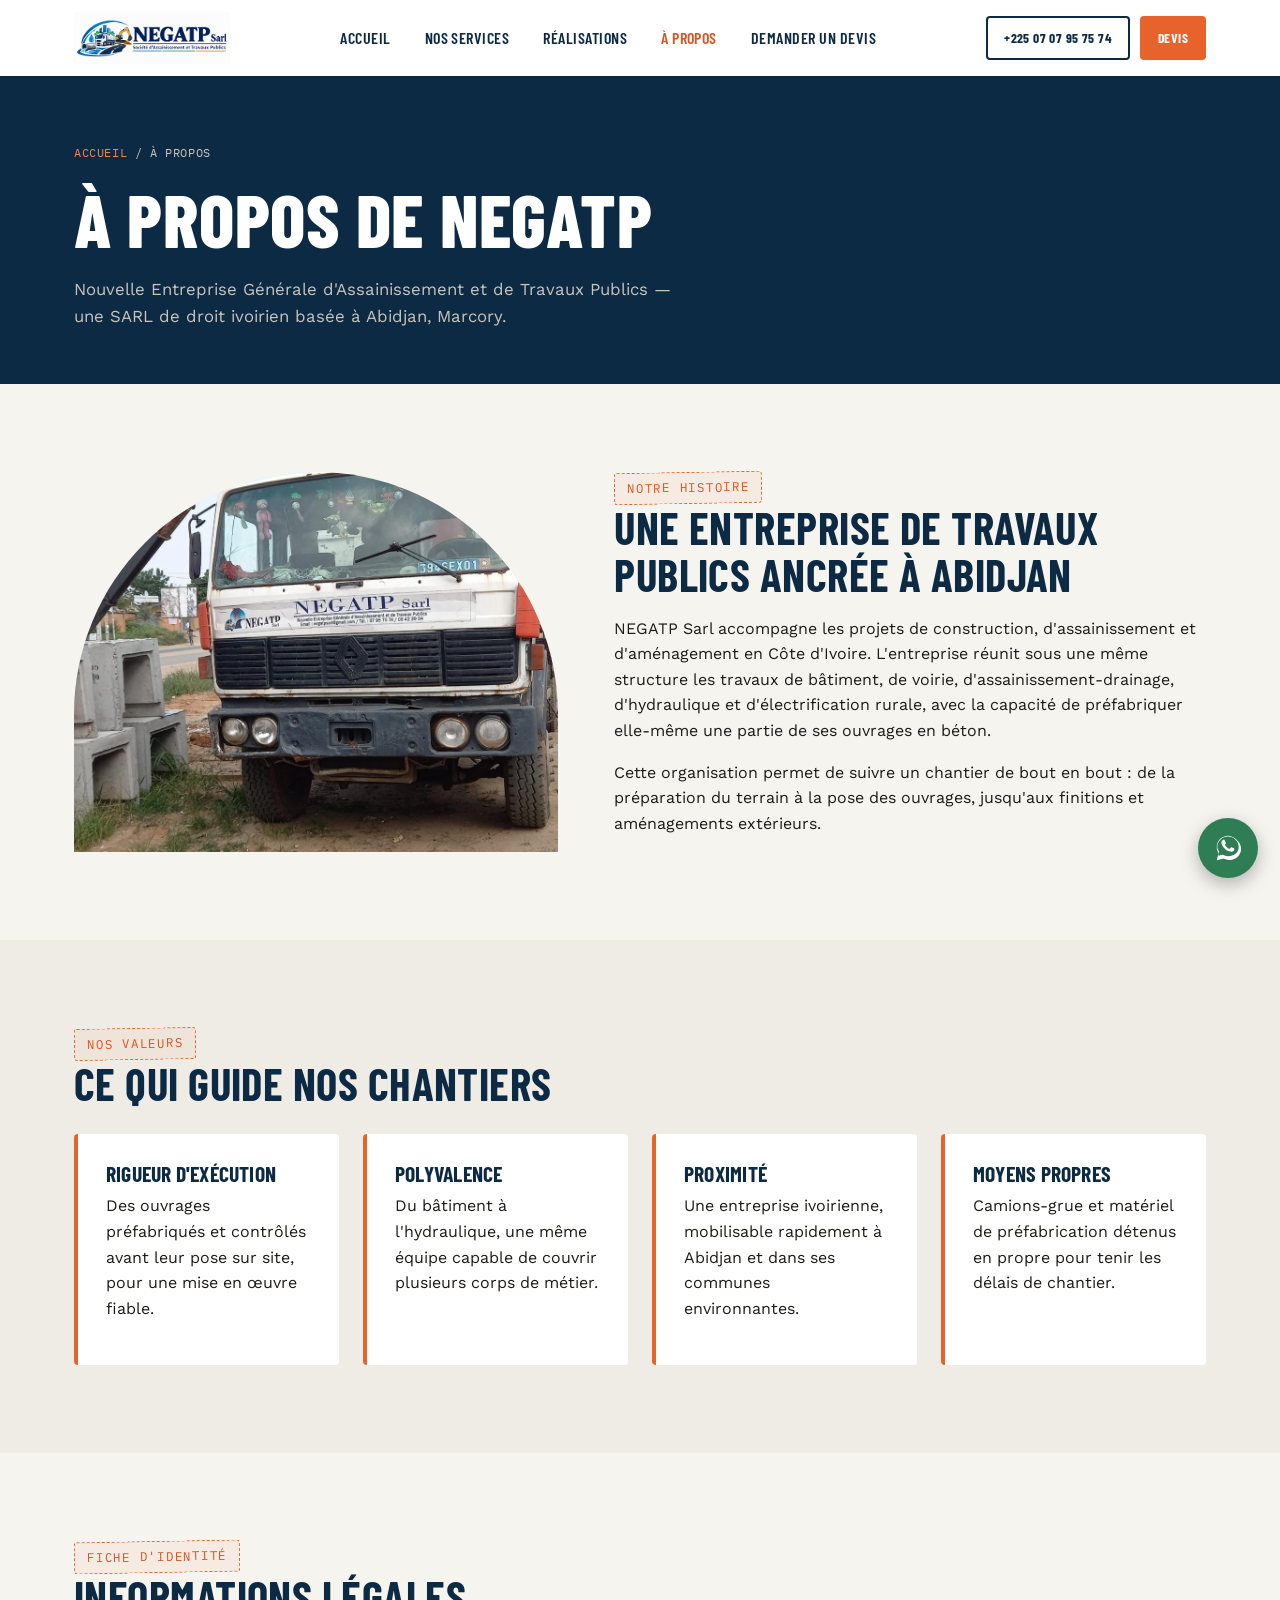
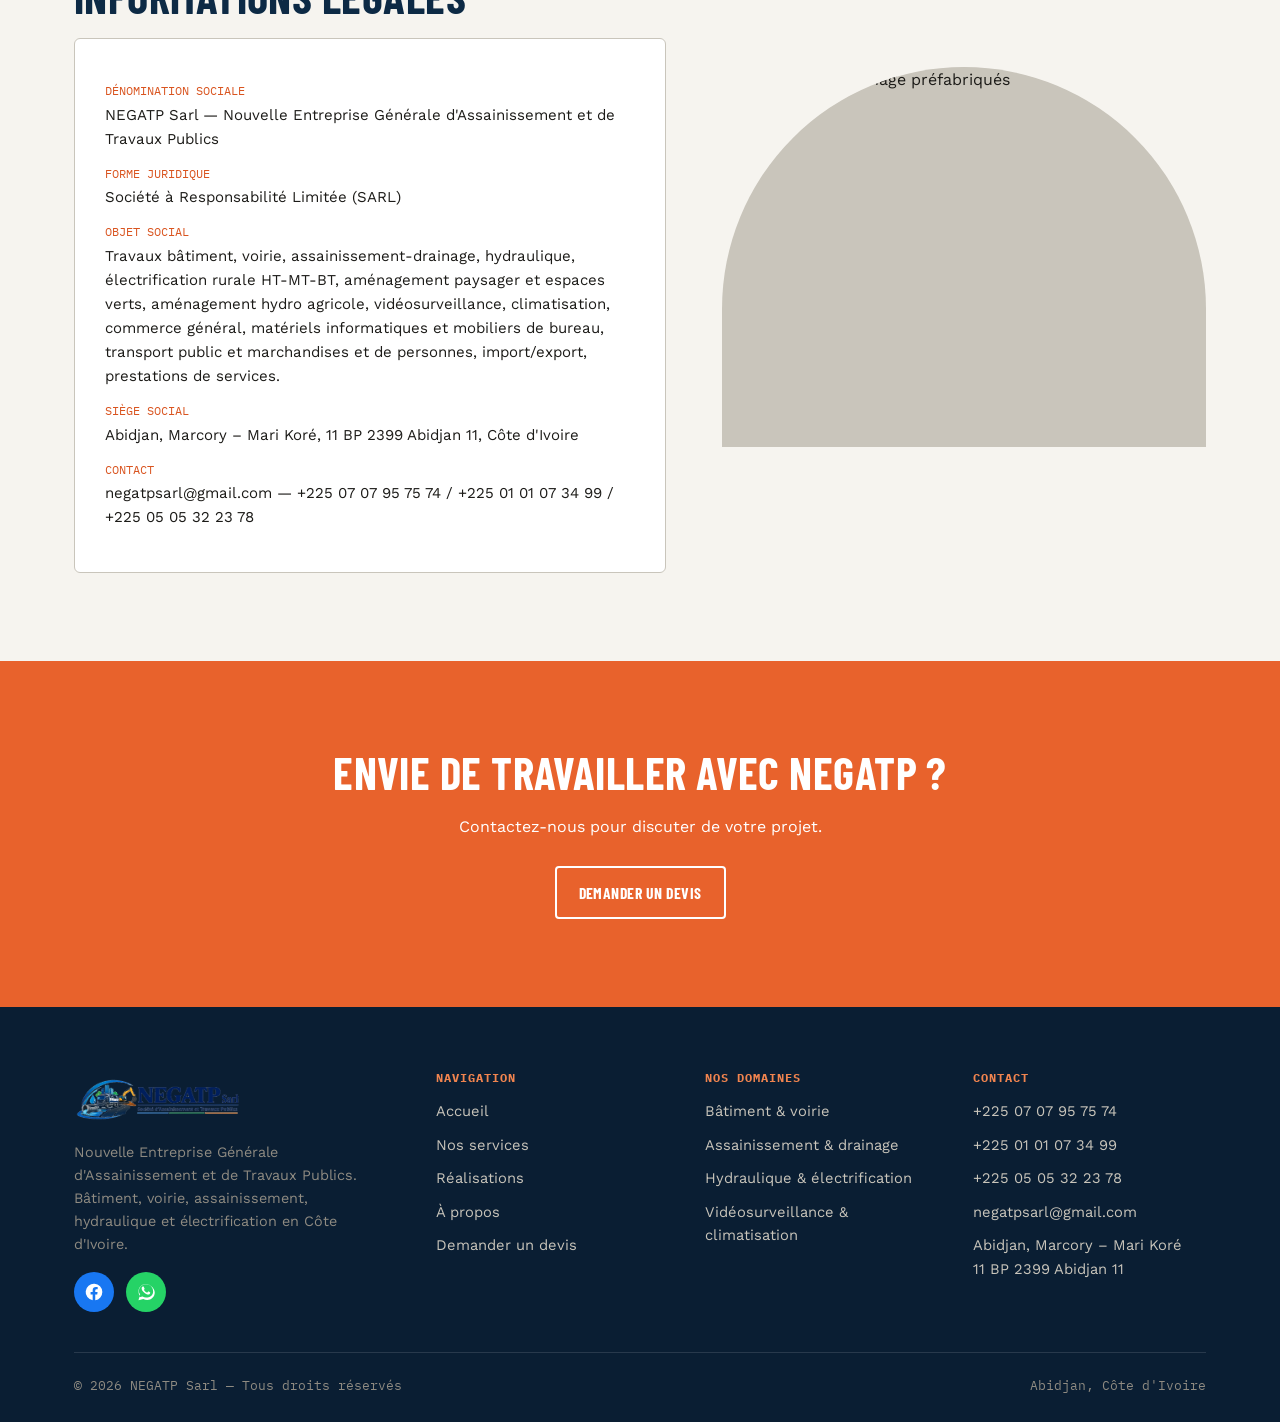
==== apropos.html @ bb829711 "Add files via upload" ====
<!DOCTYPE html>
<html lang="fr">
<head>
<meta charset="UTF-8">
<meta name="viewport" content="width=device-width, initial-scale=1.0">
<title>À propos — NEGATP Sarl</title>
<meta name="description" content="NEGATP Sarl, Nouvelle Entreprise Générale d'Assainissement et de Travaux Publics, basée à Abidjan, Marcory.">
<meta name="robots" content="index, follow">
<link rel="canonical" href="https://www.votre-domaine.ci/apropos.html">
<meta property="og:type" content="website">
<meta property="og:locale" content="fr_CI">
<meta property="og:site_name" content="NEGATP Sarl">
<meta property="og:title" content="À propos — NEGATP Sarl">
<meta property="og:description" content="NEGATP Sarl, Nouvelle Entreprise Générale d'Assainissement et de Travaux Publics, basée à Abidjan, Marcory.">
<meta property="og:url" content="https://www.votre-domaine.ci/apropos.html">
<meta property="og:image" content="https://www.votre-domaine.ci/images/logo/logo.png">
<link rel="preconnect" href="https://fonts.googleapis.com">
<link href="https://fonts.googleapis.com/css2?family=Barlow+Condensed:wght@600;700;800&family=Work+Sans:wght@400;500;600&family=IBM+Plex+Mono:wght@500;600&display=swap" rel="stylesheet">
<link rel="stylesheet" href="css/style.css">
</head>
<body>

<header class="site-header">
  <div class="header-inner">
    <a href="index.html" class="brand">
      <img src="images/logo/logo.png" alt="NEGATP Sarl — Société d'Assainissement et Travaux Publics">
    </a>
    <nav class="main-nav">
      <a href="index.html">Accueil</a>
      <a href="services.html">Nos services</a>
      <a href="realisations.html">Réalisations</a>
      <a href="apropos.html" class="active">À propos</a>
      <a href="devis.html">Demander un devis</a>
    </nav>
    <div class="header-cta">
      <a href="tel:+2250707957574" class="btn btn-outline btn-sm"><svg class="ic-phone" viewBox="0 0 24 24" fill="currentColor"><path d="M6.6 10.8c1.4 2.7 3.6 4.9 6.3 6.3l2.1-2.1c.3-.3.7-.4 1-.2 1.1.4 2.3.6 3.5.6.6 0 1 .4 1 1V20c0 .6-.4 1-1 1C10.9 21 3 13.1 3 3.5c0-.6.4-1 1-1h3.6c.6 0 1 .4 1 1 0 1.2.2 2.4.6 3.5.1.4 0 .8-.2 1.1L6.6 10.8z"/></svg><span class="txt">+225 07 07 95 75 74</span></a>
      <a href="devis.html" class="btn btn-orange btn-sm">Devis</a>
      <button class="nav-toggle" aria-label="Ouvrir le menu"><span></span><span></span><span></span></button>
    </div>
  </div>
</header>

<main>

  <section class="page-hero">
    <div class="container">
      <div class="breadcrumb"><a href="index.html">Accueil</a> / À propos</div>
      <h1>À propos de NEGATP</h1>
      <p>Nouvelle Entreprise Générale d'Assainissement et de Travaux Publics — une SARL de droit ivoirien basée à Abidjan, Marcory.</p>
    </div>
  </section>

  <section>
    <div class="container split">
      <div class="split-visual">
        <div class="arch-frame"><img src="images/gallery/image8.jpg" alt="Équipe et matériel NEGATP sur chantier" data-fallback-label="IMAGE8.JPG"></div>
      </div>
      <div>
        <span class="stamp">Notre histoire</span>
        <h2>Une entreprise de travaux publics ancrée à Abidjan</h2>
        <p>NEGATP Sarl accompagne les projets de construction, d'assainissement et d'aménagement en Côte d'Ivoire. L'entreprise réunit sous une même structure les travaux de bâtiment, de voirie, d'assainissement-drainage, d'hydraulique et d'électrification rurale, avec la capacité de préfabriquer elle-même une partie de ses ouvrages en béton.</p>
        <p>Cette organisation permet de suivre un chantier de bout en bout : de la préparation du terrain à la pose des ouvrages, jusqu'aux finitions et aménagements extérieurs.</p>
      </div>
    </div>
  </section>

  <section class="section-alt">
    <div class="container">
      <span class="stamp">Nos valeurs</span>
      <h2 style="margin-bottom:0.6em;">Ce qui guide nos chantiers</h2>
      <div class="value-grid">
        <div class="value-card">
          <h3>Rigueur d'exécution</h3>
          <p>Des ouvrages préfabriqués et contrôlés avant leur pose sur site, pour une mise en œuvre fiable.</p>
        </div>
        <div class="value-card">
          <h3>Polyvalence</h3>
          <p>Du bâtiment à l'hydraulique, une même équipe capable de couvrir plusieurs corps de métier.</p>
        </div>
        <div class="value-card">
          <h3>Proximité</h3>
          <p>Une entreprise ivoirienne, mobilisable rapidement à Abidjan et dans ses communes environnantes.</p>
        </div>
        <div class="value-card">
          <h3>Moyens propres</h3>
          <p>Camions-grue et matériel de préfabrication détenus en propre pour tenir les délais de chantier.</p>
        </div>
      </div>
    </div>
  </section>

  <section>
    <div class="container split reverse">
      <div class="split-visual">
        <div class="arch-frame"><img src="images/gallery/image9.jpg" alt="Ouvrages de drainage préfabriqués" data-fallback-label="IMAGE9.JPG"></div>
      </div>
      <div>
        <span class="stamp">Fiche d'identité</span>
        <h2>Informations légales</h2>
        <div class="legal-box">
          <dl>
            <dt>Dénomination sociale</dt>
            <dd>NEGATP Sarl — Nouvelle Entreprise Générale d'Assainissement et de Travaux Publics</dd>
            <dt>Forme juridique</dt>
            <dd>Société à Responsabilité Limitée (SARL)</dd>
            <dt>Objet social</dt>
            <dd>Travaux bâtiment, voirie, assainissement-drainage, hydraulique, électrification rurale HT-MT-BT, aménagement paysager et espaces verts, aménagement hydro agricole, vidéosurveillance, climatisation, commerce général, matériels informatiques et mobiliers de bureau, transport public et marchandises et de personnes, import/export, prestations de services.</dd>
            <dt>Siège social</dt>
            <dd>Abidjan, Marcory – Mari Koré, 11 BP 2399 Abidjan 11, Côte d'Ivoire</dd>
            <dt>Contact</dt>
            <dd>negatpsarl@gmail.com — +225 07 07 95 75 74 / +225 01 01 07 34 99 / +225 05 05 32 23 78</dd>
          </dl>
        </div>
      </div>
    </div>
  </section>

  <section class="cta-band">
    <div class="container">
      <h2>Envie de travailler avec NEGATP ?</h2>
      <p>Contactez-nous pour discuter de votre projet.</p>
      <a href="devis.html" class="btn btn-outline-light">Demander un devis</a>
    </div>
  </section>

</main>

<footer class="site-footer">
  <div class="container">
    <div class="footer-grid">
      <div class="footer-brand">
        <img src="images/logo/logo-transparent.png" alt="NEGATP Sarl">
        <p>Nouvelle Entreprise Générale d'Assainissement et de Travaux Publics. Bâtiment, voirie, assainissement, hydraulique et électrification en Côte d'Ivoire.</p>
        <div class="footer-social">
          <a href="https://facebook.com/FAUXLIENFACEBOOK" target="_blank" rel="noopener" aria-label="Facebook" class="fb-icon">
            <svg width="20" height="20" viewBox="0 0 24 24" fill="currentColor"><path d="M22 12a10 10 0 1 0-11.6 9.9v-7H7.9V12h2.5V9.8c0-2.5 1.5-3.9 3.8-3.9 1.1 0 2.2.2 2.2.2v2.5h-1.3c-1.2 0-1.6.8-1.6 1.6V12h2.8l-.4 2.9h-2.4v7A10 10 0 0 0 22 12z"/></svg>
          </a>
          <a href="https://wa.me/2250707957574" target="_blank" rel="noopener" aria-label="WhatsApp" class="wa-icon">
            <svg width="20" height="20" viewBox="0 0 32 32" fill="currentColor"><path d="M16 3C9.4 3 4 8.4 4 15c0 2.4.7 4.6 1.9 6.5L4 29l7.7-1.8c1.9 1 4 1.6 6.3 1.6 6.6 0 12-5.4 12-12S22.6 3 16 3zm0 21.8c-2 0-3.9-.5-5.5-1.5l-.4-.2-4.6 1.1 1.1-4.5-.3-.4C5.2 17.7 4.6 16 4.6 15c0-6.3 5.1-11.4 11.4-11.4S27.4 8.7 27.4 15 22.3 24.8 16 24.8zm6.3-8.5c-.3-.2-2-1-2.3-1.1-.3-.1-.5-.2-.8.2-.2.3-.9 1.1-1.1 1.3-.2.2-.4.2-.7.1-.3-.2-1.4-.5-2.7-1.7-1-.9-1.7-2-1.9-2.3-.2-.3 0-.5.1-.7.1-.1.3-.4.5-.5.2-.2.2-.3.3-.5.1-.2 0-.4 0-.6 0-.2-.8-1.9-1.1-2.6-.3-.7-.6-.6-.8-.6h-.7c-.2 0-.6.1-.9.4-.3.3-1.2 1.1-1.2 2.8s1.2 3.3 1.4 3.5c.2.2 2.4 3.7 5.8 5.1.8.3 1.4.5 1.9.7.8.2 1.5.2 2.1.1.6-.1 2-.8 2.3-1.6.3-.8.3-1.4.2-1.6-.1-.1-.3-.2-.6-.4z"/></svg>
          </a>
        </div>
      </div>
      <div class="footer-col">
        <h4>Navigation</h4>
        <ul>
          <li><a href="index.html">Accueil</a></li>
          <li><a href="services.html">Nos services</a></li>
          <li><a href="realisations.html">Réalisations</a></li>
          <li><a href="apropos.html">À propos</a></li>
          <li><a href="devis.html">Demander un devis</a></li>
        </ul>
      </div>
      <div class="footer-col">
        <h4>Nos domaines</h4>
        <ul>
          <li><a href="services.html">Bâtiment &amp; voirie</a></li>
          <li><a href="services.html">Assainissement &amp; drainage</a></li>
          <li><a href="services.html">Hydraulique &amp; électrification</a></li>
          <li><a href="services.html">Vidéosurveillance &amp; climatisation</a></li>
        </ul>
      </div>
      <div class="footer-col">
        <h4>Contact</h4>
        <ul>
          <li><a href="tel:+2250707957574">+225 07 07 95 75 74</a></li>
          <li><a href="tel:+2250101073499">+225 01 01 07 34 99</a></li>
          <li><a href="tel:+2250505322378">+225 05 05 32 23 78</a></li>
          <li><a href="mailto:negatpsarl@gmail.com">negatpsarl@gmail.com</a></li>
          <li>Abidjan, Marcory – Mari Koré<br>11 BP 2399 Abidjan 11</li>
        </ul>
      </div>
    </div>
    <div class="footer-bottom">
      <span>© 2026 NEGATP Sarl — Tous droits réservés</span>
      <span>Abidjan, Côte d'Ivoire</span>
    </div>
  </div>
</footer>

<a class="wa-float" href="https://wa.me/2250707957574" target="_blank" rel="noopener" aria-label="Discuter sur WhatsApp">
  <svg viewBox="0 0 32 32"><path d="M16 3C9.4 3 4 8.4 4 15c0 2.4.7 4.6 1.9 6.5L4 29l7.7-1.8c1.9 1 4 1.6 6.3 1.6 6.6 0 12-5.4 12-12S22.6 3 16 3zm0 21.8c-2 0-3.9-.5-5.5-1.5l-.4-.2-4.6 1.1 1.1-4.5-.3-.4C5.2 17.7 4.6 16 4.6 15c0-6.3 5.1-11.4 11.4-11.4S27.4 8.7 27.4 15 22.3 24.8 16 24.8zm6.3-8.5c-.3-.2-2-1-2.3-1.1-.3-.1-.5-.2-.8.2-.2.3-.9 1.1-1.1 1.3-.2.2-.4.2-.7.1-.3-.2-1.4-.5-2.7-1.7-1-.9-1.7-2-1.9-2.3-.2-.3 0-.5.1-.7.1-.1.3-.4.5-.5.2-.2.2-.3.3-.5.1-.2 0-.4 0-.6 0-.2-.8-1.9-1.1-2.6-.3-.7-.6-.6-.8-.6h-.7c-.2 0-.6.1-.9.4-.3.3-1.2 1.1-1.2 2.8s1.2 3.3 1.4 3.5c.2.2 2.4 3.7 5.8 5.1.8.3 1.4.5 1.9.7.8.2 1.5.2 2.1.1.6-.1 2-.8 2.3-1.6.3-.8.3-1.4.2-1.6-.1-.1-.3-.2-.6-.4z"/></svg>
</a>

<script src="js/main.js"></script>
</body>
</html>
---- css/style.css ----
/* ============================================
   NEGATP Sarl — style.css
   Palette : bleu marine (identité), orange chantier, gris béton
   Signature visuelle : cadre en arche, inspiré des buses/dalots
   fabriqués par l'entreprise (visible sur les photos de chantier).
   Codes monospace "tamponnés" inspirés des marquages coulés
   sur le béton (ex. "05x09 15904.5").
   ============================================ */

:root{
  --navy-950:#0a1e33;
  --navy-900:#0d2a45;
  --navy-800:#12314f;
  --navy-700:#1a4670;
  --orange-600:#d9541f;
  --orange-500:#e8622c;
  --orange-400:#f0844f;
  --green-600:#2e7d54;
  --concrete-900:#3d3b36;
  --concrete-500:#8f8b82;
  --concrete-300:#c9c5bb;
  --concrete-100:#efece5;
  --paper:#f6f4ef;
  --white:#ffffff;
  --ink:#1c1b18;

  --font-display:'Barlow Condensed', sans-serif;
  --font-body:'Work Sans', sans-serif;
  --font-mono:'IBM Plex Mono', monospace;

  --radius-arch: 999px 999px 0 0;
  --container: 1180px;
}

*,*::before,*::after{ box-sizing:border-box; }
html{ scroll-behavior:smooth; }
body{
  margin:0;
  font-family:var(--font-body);
  color:var(--ink);
  background:var(--paper);
  line-height:1.6;
  -webkit-font-smoothing:antialiased;
}
img{ max-width:100%; display:block; }
a{ color:inherit; text-decoration:none; }
ul{ list-style:none; margin:0; padding:0; }
h1,h2,h3,h4{
  font-family:var(--font-display);
  text-transform:uppercase;
  letter-spacing:0.01em;
  line-height:1.05;
  margin:0 0 0.4em;
  color:var(--navy-900);
}
h1{ font-weight:800; font-size:clamp(2.4rem,6vw,4.6rem); }
h2{ font-weight:700; font-size:clamp(1.8rem,4vw,2.8rem); }
h3{ font-weight:700; font-size:1.35rem; }
p{ margin:0 0 1em; }
.container{
  max-width:var(--container);
  margin:0 auto;
  padding:0 24px;
}
section{ padding:88px 0; }
.section-alt{ background:var(--concrete-100); }
.section-navy{ background:var(--navy-900); color:var(--concrete-100); }
.section-navy h2, .section-navy h3{ color:var(--white); }

/* --- Focus visibility --- */
a:focus-visible, button:focus-visible, input:focus-visible, textarea:focus-visible, select:focus-visible{
  outline:3px solid var(--orange-500);
  outline-offset:2px;
}

/* --- Code tag : marquage "tampon béton" --- */
.stamp{
  display:inline-flex;
  align-items:center;
  gap:8px;
  font-family:var(--font-mono);
  font-size:0.78rem;
  letter-spacing:0.14em;
  text-transform:uppercase;
  color:var(--orange-600);
  border:1.5px dashed var(--orange-500);
  padding:5px 12px;
  border-radius:3px;
  transform:rotate(-1deg);
  background:rgba(232,98,44,0.06);
}
.section-navy .stamp{
  color:var(--orange-400);
  border-color:var(--orange-400);
  background:rgba(240,132,79,0.1);
}

/* --- Arche signature (forme des buses/dalots) --- */
.arch-frame{
  position:relative;
  border-radius:var(--radius-arch);
  overflow:hidden;
  background:var(--concrete-300);
}
.arch-frame img, .arch-frame .ph{
  width:100%; height:100%;
  object-fit:cover;
  display:block;
}
.arch-badge{
  width:64px; height:80px;
  border-radius:var(--radius-arch);
  background:var(--navy-800);
  color:var(--orange-400);
  display:flex;
  align-items:flex-end;
  justify-content:center;
  padding-bottom:10px;
  font-family:var(--font-mono);
  font-weight:600;
  font-size:0.72rem;
  flex-shrink:0;
  border:2px solid var(--orange-500);
}

/* --- Placeholder image (avant ajout des vraies photos) --- */
.ph{
  width:100%; height:100%;
  display:flex;
  align-items:center;
  justify-content:center;
  background:repeating-linear-gradient(135deg, var(--concrete-300), var(--concrete-300) 10px, var(--concrete-100) 10px, var(--concrete-100) 20px);
  color:var(--concrete-900);
  font-family:var(--font-mono);
  font-size:0.75rem;
  text-align:center;
  padding:8px;
}

/* ============ HEADER ============ */
.site-header{
  position:sticky; top:0; z-index:100;
  background:var(--white);
  border-bottom:3px solid var(--navy-900);
}
.header-inner{
  display:flex;
  align-items:center;
  justify-content:space-between;
  gap:24px;
  padding:12px 24px;
  max-width:var(--container);
  margin:0 auto;
}
.brand{ display:flex; align-items:center; gap:12px; }
.brand img{ height:52px; width:auto; }
.brand-text{
  font-family:var(--font-mono);
  font-size:0.7rem;
  letter-spacing:0.06em;
  color:var(--concrete-900);
  display:none;
}
.main-nav{ display:flex; align-items:center; gap:2px; }
.main-nav a{
  font-family:var(--font-display);
  text-transform:uppercase;
  font-weight:600;
  letter-spacing:0.03em;
  font-size:1rem;
  padding:10px 16px;
  border-radius:4px;
  color:var(--navy-900);
  transition:background .15s, color .15s;
}
.main-nav a:hover{ background:var(--concrete-100); }
.main-nav a.active{ color:var(--orange-600); }
.header-cta{
  display:flex; align-items:center; gap:10px;
}
.btn{
  display:inline-flex;
  align-items:center;
  gap:8px;
  font-family:var(--font-display);
  text-transform:uppercase;
  font-weight:700;
  letter-spacing:0.03em;
  font-size:0.98rem;
  padding:12px 22px;
  border-radius:4px;
  border:2px solid transparent;
  cursor:pointer;
  transition:transform .15s, background .15s, color .15s, border-color .15s;
}
.btn:hover{ transform:translateY(-2px); }
.btn-orange{ background:var(--orange-500); color:var(--white); }
.btn-orange:hover{ background:var(--orange-600); }
.btn-navy{ background:var(--navy-900); color:var(--white); }
.btn-navy:hover{ background:var(--navy-950); }
.btn-outline{ background:transparent; border-color:var(--navy-900); color:var(--navy-900); }
.btn-outline:hover{ background:var(--navy-900); color:var(--white); }
.btn-outline-light{ background:transparent; border-color:var(--white); color:var(--white); }
.btn-outline-light:hover{ background:var(--white); color:var(--navy-900); }
.btn-sm{ padding:9px 16px; font-size:0.85rem; }

.nav-toggle{
  display:none;
  background:none; border:none; cursor:pointer;
  padding:8px;
}
.nav-toggle span{
  display:block; width:26px; height:3px; margin:5px 0;
  background:var(--navy-900);
}

/* ============ HERO ============ */
.hero{
  position:relative;
  background:linear-gradient(180deg, var(--navy-950) 0%, var(--navy-800) 100%);
  color:var(--white);
  overflow:hidden;
  padding:70px 0 0;
}
.hero-grid{
  display:grid;
  grid-template-columns:1.1fr 0.9fr;
  gap:40px;
  align-items:center;
}
.hero-eyebrow{ margin-bottom:22px; }
.hero h1{ color:var(--white); margin-bottom:0.3em; }
.hero h1 em{
  font-style:normal;
  color:var(--orange-400);
}
.hero-lede{
  font-size:1.15rem;
  color:var(--concrete-300);
  max-width:46ch;
  margin-bottom:2em;
}
.hero-actions{ display:flex; gap:14px; flex-wrap:wrap; margin-bottom:56px; }
.hero-visual{
  height:420px;
  align-self:end;
}
.hero-strip{
  border-top:1px solid rgba(255,255,255,0.14);
  padding:22px 0;
}
.hero-strip .container{
  display:flex;
  gap:0;
  overflow-x:auto;
}
.hero-strip-item{
  flex:1 0 auto;
  min-width:190px;
  padding:0 26px;
  border-left:1px solid rgba(255,255,255,0.14);
  font-family:var(--font-mono);
  font-size:0.78rem;
  letter-spacing:0.05em;
  color:var(--concrete-300);
  text-transform:uppercase;
}
.hero-strip-item:first-child{ padding-left:0; border-left:none; }
.hero-strip-item strong{
  display:block;
  font-family:var(--font-display);
  font-size:1.7rem;
  color:var(--white);
  text-transform:none;
  letter-spacing:0;
}

/* ============ INTRO / SPLIT ============ */
.split{
  display:grid;
  grid-template-columns:0.9fr 1.1fr;
  gap:56px;
  align-items:center;
}
.split.reverse{ grid-template-columns:1.1fr 0.9fr; }
.split.reverse .split-visual{ order:2; }
.split-visual .arch-frame{ height:380px; }

/* ============ SERVICES GRID ============ */
.services-grid{
  display:grid;
  grid-template-columns:repeat(auto-fit, minmax(270px,1fr));
  gap:22px;
}
.service-card{
  background:var(--white);
  border:1px solid var(--concrete-300);
  border-radius:6px;
  padding:26px 24px 24px;
  display:flex;
  gap:18px;
  transition:border-color .15s, transform .15s;
}
.service-card:hover{ border-color:var(--orange-500); transform:translateY(-3px); }
.service-card .arch-badge{ width:52px; height:66px; font-size:0.62rem; }
.service-card h3{ font-size:1.1rem; margin-bottom:0.3em; }
.service-card p{ font-size:0.92rem; color:var(--concrete-900); margin:0; }

/* ============ CARDS / VALUES ============ */
.value-grid{
  display:grid;
  grid-template-columns:repeat(auto-fit, minmax(240px,1fr));
  gap:24px;
}
.value-card{
  padding:28px;
  background:var(--white);
  border-left:4px solid var(--orange-500);
  border-radius:4px;
}

/* ============ GALLERY ============ */
.filter-bar{
  display:flex; flex-wrap:wrap; gap:10px;
  margin-bottom:36px;
}
.filter-btn{
  font-family:var(--font-mono);
  font-size:0.78rem;
  letter-spacing:0.06em;
  text-transform:uppercase;
  padding:9px 16px;
  border-radius:20px;
  border:1.5px solid var(--navy-800);
  background:transparent;
  color:var(--navy-800);
  cursor:pointer;
  transition:background .15s, color .15s;
}
.filter-btn.active, .filter-btn:hover{
  background:var(--navy-900); color:var(--white);
}
.gallery-grid{
  display:grid;
  grid-template-columns:repeat(auto-fill, minmax(260px,1fr));
  gap:20px;
}
.gallery-item{ display:flex; flex-direction:column; gap:10px; }
.gallery-item .arch-frame{ height:230px; }
.gallery-cap{
  font-family:var(--font-mono);
  font-size:0.74rem;
  color:var(--concrete-900);
  letter-spacing:0.03em;
}
.gallery-item[hidden]{ display:none; }

/* ============ ABOUT / STATS ============ */
.stat-row{
  display:grid;
  grid-template-columns:repeat(auto-fit,minmax(150px,1fr));
  gap:24px;
  margin:40px 0;
}
.stat{
  border-top:3px solid var(--orange-500);
  padding-top:14px;
}
.stat strong{
  display:block;
  font-family:var(--font-display);
  font-size:2.4rem;
  color:var(--navy-900);
}
.stat span{
  font-family:var(--font-mono);
  font-size:0.75rem;
  text-transform:uppercase;
  color:var(--concrete-900);
  letter-spacing:0.05em;
}
.legal-box{
  background:var(--white);
  border:1px solid var(--concrete-300);
  border-radius:6px;
  padding:28px 30px;
  font-size:0.94rem;
}
.legal-box dt{ font-family:var(--font-mono); font-size:0.72rem; text-transform:uppercase; color:var(--orange-600); margin-top:14px; }
.legal-box dt:first-child{ margin-top:0; }
.legal-box dd{ margin:2px 0 0; }

/* ============ DEVIS / FORM ============ */
.devis-layout{
  display:grid;
  grid-template-columns:1.15fr 0.85fr;
  gap:48px;
  align-items:start;
}
.form-card{
  background:var(--white);
  border:1px solid var(--concrete-300);
  border-radius:8px;
  padding:36px;
}
.form-row{ margin-bottom:20px; }
.form-row.two{ display:grid; grid-template-columns:1fr 1fr; gap:16px; }
label{
  display:block;
  font-family:var(--font-mono);
  font-size:0.75rem;
  text-transform:uppercase;
  letter-spacing:0.05em;
  margin-bottom:6px;
  color:var(--navy-900);
}
input, select, textarea{
  width:100%;
  font-family:var(--font-body);
  font-size:1rem;
  padding:12px 14px;
  border:1.5px solid var(--concrete-300);
  border-radius:4px;
  background:var(--paper);
  color:var(--ink);
}
input:focus, select:focus, textarea:focus{
  border-color:var(--orange-500);
  outline:none;
}
textarea{ resize:vertical; min-height:120px; }
.form-note{
  font-size:0.82rem;
  color:var(--concrete-900);
  margin-top:16px;
}
.form-status{
  margin-top:18px;
  padding:14px 16px;
  border-radius:4px;
  font-size:0.92rem;
  display:none;
}
.form-status.show{ display:block; }
.form-status.ok{ background:#e5f3ea; color:var(--green-600); border:1px solid var(--green-600); }
.form-status.err{ background:#fbeae3; color:var(--orange-600); border:1px solid var(--orange-500); }

.contact-block{
  background:var(--navy-900);
  color:var(--white);
  border-radius:8px;
  padding:34px;
}
.contact-block h3{ color:var(--white); }
.contact-line{
  display:flex; gap:12px; align-items:flex-start;
  margin-bottom:18px;
  font-size:0.98rem;
}
.contact-line .ic{
  width:22px; flex-shrink:0; color:var(--orange-400);
}
.contact-block hr{
  border:none; border-top:1px solid rgba(255,255,255,0.15);
  margin:22px 0;
}

/* ============ CTA BAND ============ */
.cta-band{
  background:var(--orange-500);
  color:var(--white);
  text-align:center;
}
.cta-band h2{ color:var(--white); }
.cta-band .btn-outline-light{ margin-top:10px; }

/* ============ FOOTER ============ */
.site-footer{
  background:var(--navy-950);
  color:var(--concrete-300);
  padding:64px 0 26px;
}
.footer-grid{
  display:grid;
  grid-template-columns:1.4fr 1fr 1fr 1fr;
  gap:36px;
  padding-bottom:40px;
  border-bottom:1px solid rgba(255,255,255,0.12);
}
.footer-brand img{ height:56px; margin-bottom:14px; }
.footer-brand p{ font-size:0.9rem; color:var(--concrete-500); max-width:32ch; }
.footer-col h4{
  font-family:var(--font-mono);
  color:var(--orange-400);
  font-size:0.78rem;
  text-transform:uppercase;
  letter-spacing:0.08em;
  margin-bottom:16px;
}
.footer-col li{ margin-bottom:10px; font-size:0.92rem; }
.footer-col a:hover{ color:var(--white); }
.footer-social{ display:flex; gap:12px; margin-top:16px; }
.footer-social a{
  width:40px; height:40px;
  border-radius:50%;
  display:flex; align-items:center; justify-content:center;
  transition:transform .15s, filter .15s;
  color:#fff;
}
.footer-social a:hover{ transform:translateY(-2px); filter:brightness(1.1); }
.footer-social a.fb-icon{ background:#1877F2; }
.footer-social a.wa-icon{ background:#25D366; }
.footer-bottom{
  display:flex; justify-content:space-between; align-items:center;
  flex-wrap:wrap; gap:10px;
  padding-top:22px;
  font-size:0.82rem;
  color:var(--concrete-500);
  font-family:var(--font-mono);
}

/* ============ WHATSAPP FLOAT ============ */
.wa-float{
  position:fixed;
  bottom:22px; right:22px;
  width:60px; height:60px;
  background:var(--green-600);
  border-radius:50%;
  display:flex; align-items:center; justify-content:center;
  box-shadow:0 6px 18px rgba(0,0,0,0.28);
  z-index:200;
  transition:transform .15s;
}
.wa-float:hover{ transform:scale(1.07); }
.wa-float svg{ width:30px; height:30px; fill:var(--white); }

/* ============ PAGE HEADER (sous-pages) ============ */
.page-hero{
  background:var(--navy-900);
  color:var(--white);
  padding:64px 0 54px;
}
.page-hero h1{ color:var(--white); margin-bottom:0.25em; }
.page-hero p{ color:var(--concrete-300); max-width:60ch; font-size:1.05rem; margin:0; }
.breadcrumb{
  font-family:var(--font-mono);
  font-size:0.75rem;
  color:var(--concrete-300);
  text-transform:uppercase;
  letter-spacing:0.05em;
  margin-bottom:18px;
}
.breadcrumb a{ color:var(--orange-400); }

/* ============ RESPONSIVE ============ */
@media (max-width: 900px){
  .hero-grid, .split, .split.reverse, .devis-layout{
    grid-template-columns:1fr;
  }
  .split.reverse .split-visual{ order:0; }
  .hero-visual{ height:260px; }
  .footer-grid{ grid-template-columns:1fr 1fr; }

  .site-header{ position:sticky; }
  .header-inner{ position:relative; flex-wrap:nowrap; }
  .main-nav{
    display:none;
    position:absolute;
    top:100%; left:0; right:0;
    background:var(--white);
    flex-direction:column;
    align-items:stretch;
    gap:0;
    padding:8px 16px 16px;
    box-shadow:0 12px 20px rgba(0,0,0,0.12);
    border-bottom:3px solid var(--navy-900);
  }
  .main-nav a{ padding:14px 8px; border-bottom:1px solid var(--concrete-100); }
  .site-header.open .main-nav{ display:flex; }

  .header-cta{ flex-shrink:0; gap:8px; }
  .header-cta .btn-outline .txt{ display:none; }
  .header-cta .btn-outline{
    padding:10px; border-radius:50%;
    width:42px; height:42px; justify-content:center;
  }
  .header-cta .btn-outline .ic-phone{ display:inline-flex; }

  .nav-toggle{ display:flex; flex-direction:column; justify-content:center; flex-shrink:0; }

  .form-row.two{ grid-template-columns:1fr; }
}
@media (max-width: 560px){
  .footer-grid{ grid-template-columns:1fr; }
  .header-cta .btn-orange{ display:none; }
}
.ic-phone{ display:none; width:18px; height:18px; flex-shrink:0; }

@media (prefers-reduced-motion: reduce){
  *{ animation-duration:0.001ms !important; transition-duration:0.001ms !important; }
}
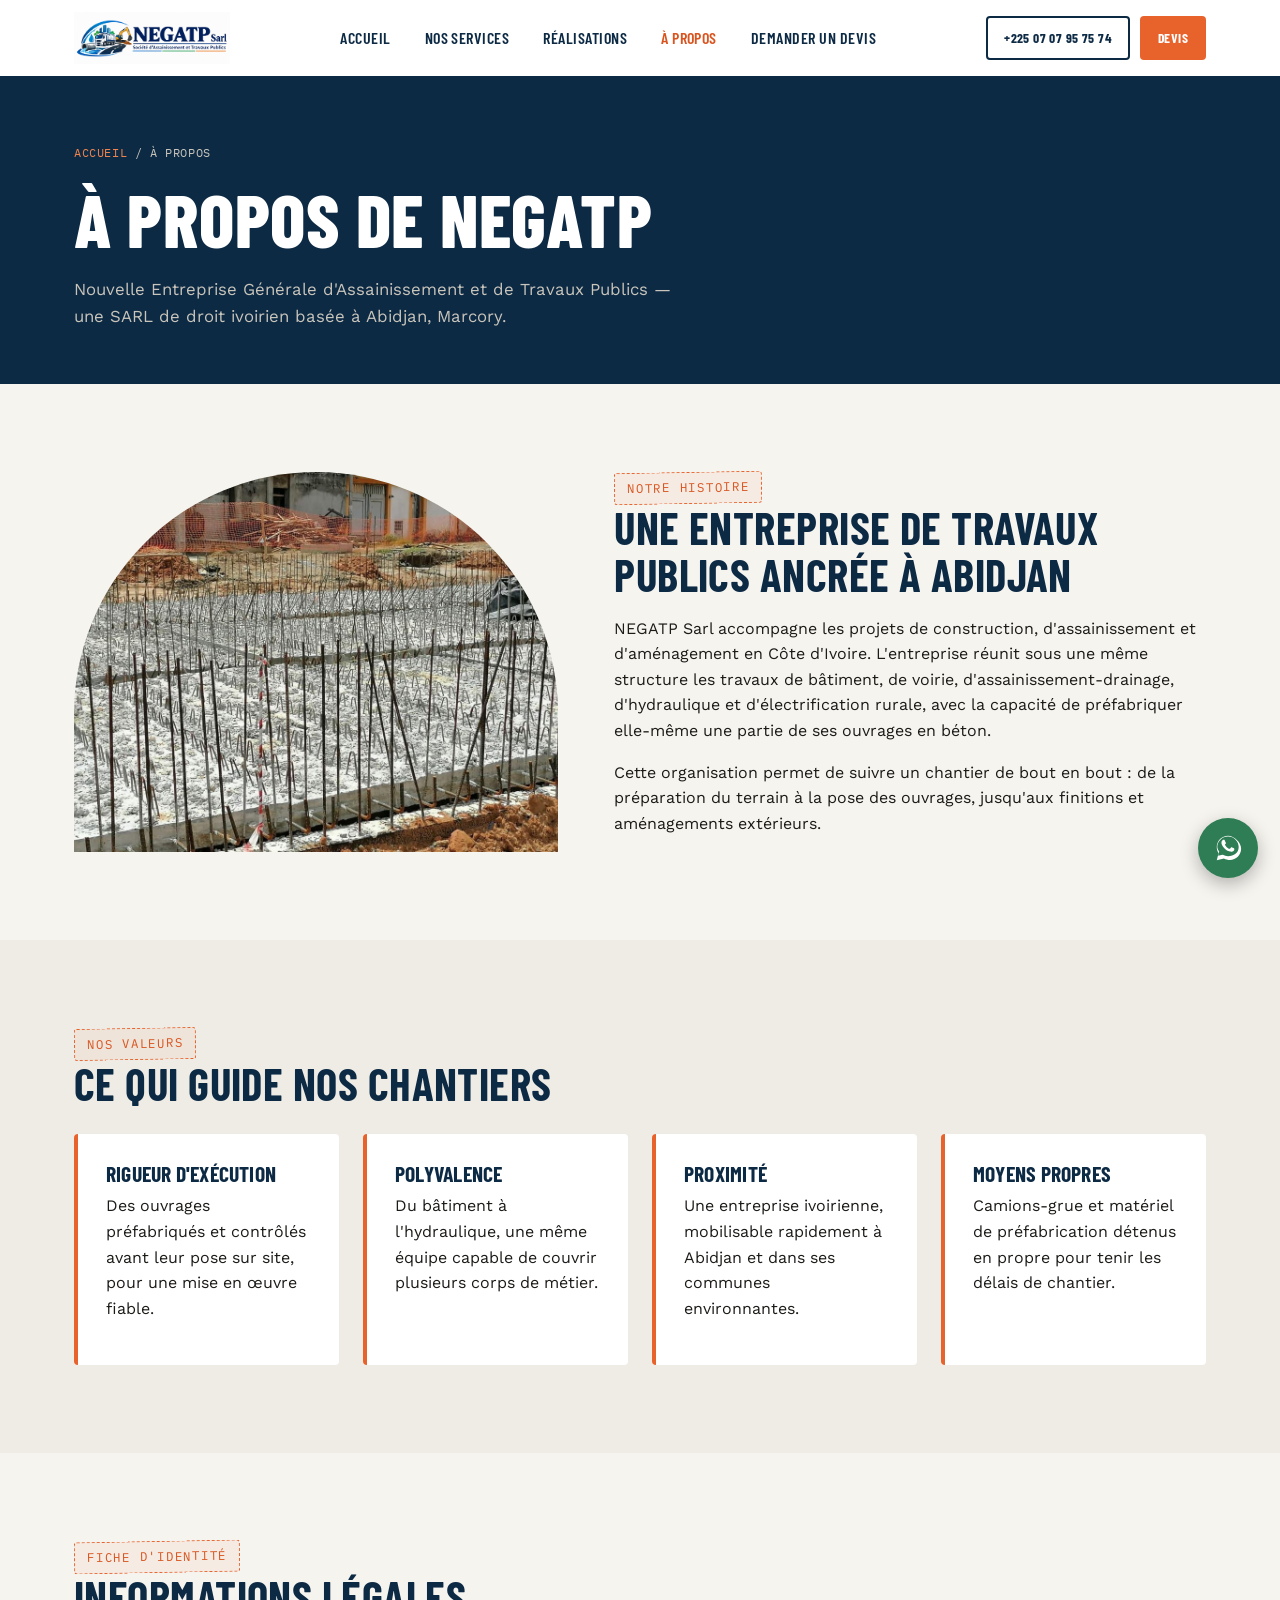
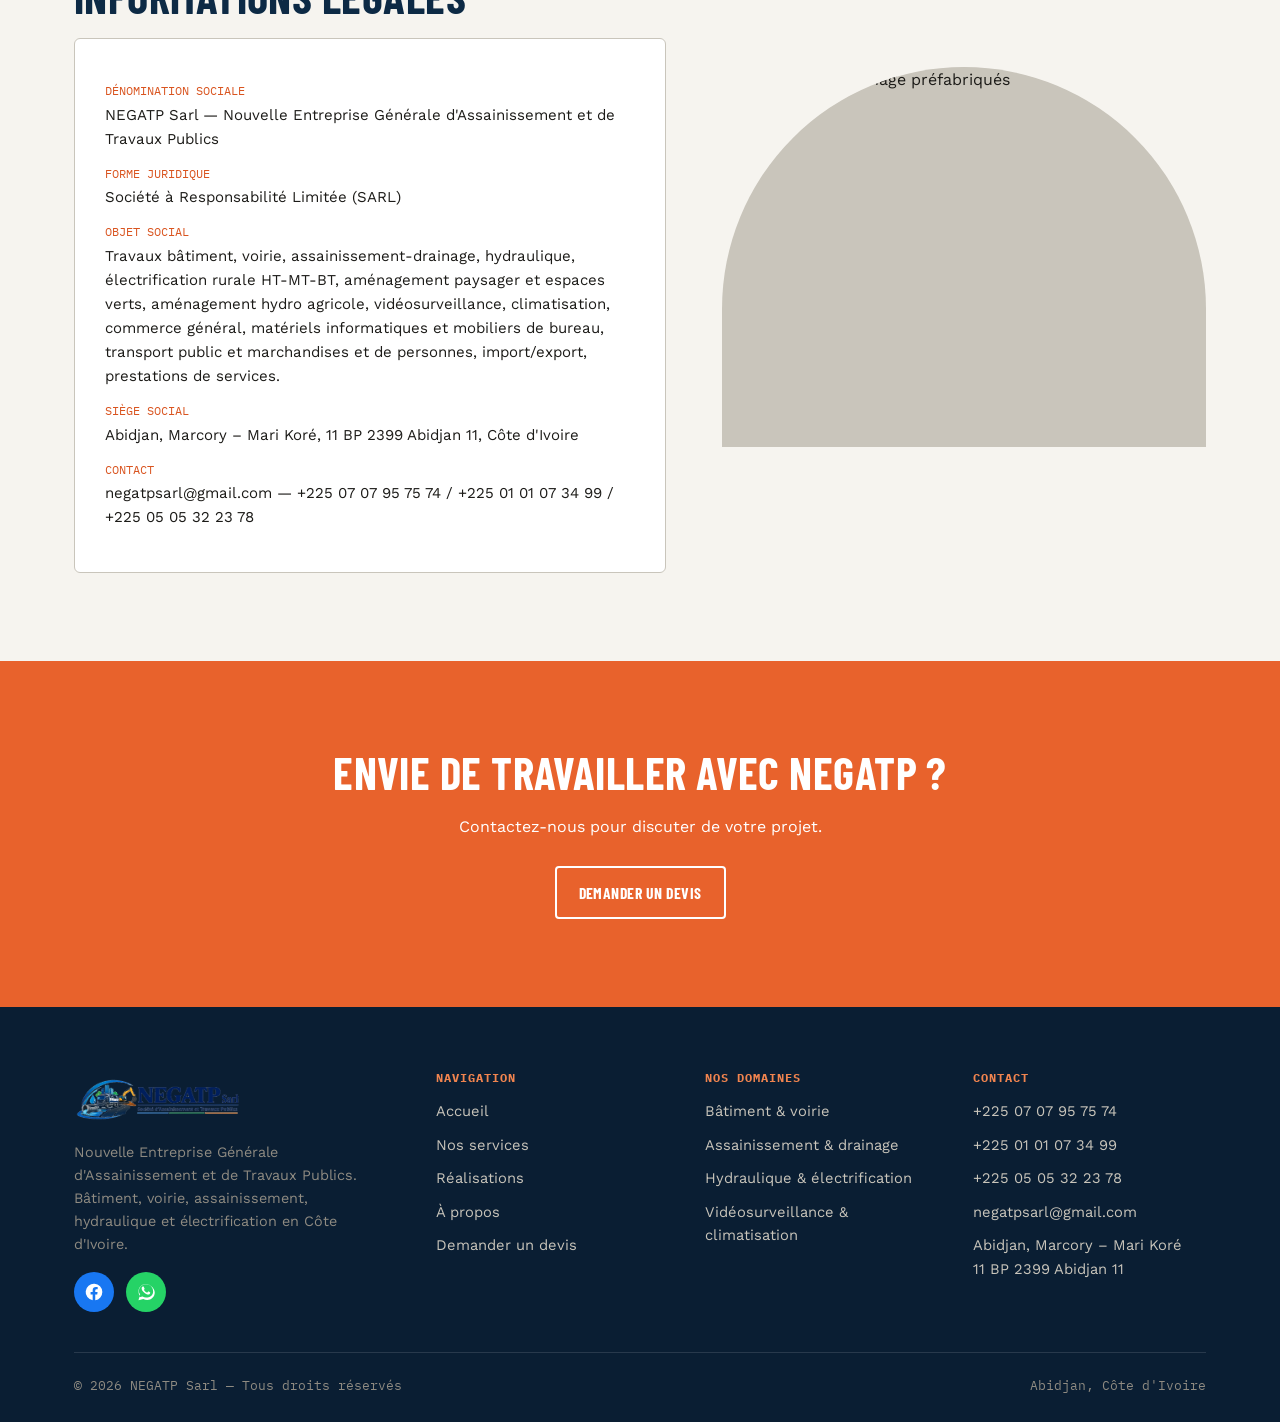
==== commit 778d66ca: "Replace image in apropos.html" ====
--- a/apropos.html
+++ b/apropos.html
@@ -53,7 +53,7 @@
   <section>
     <div class="container split">
       <div class="split-visual">
-        <div class="arch-frame"><img src="images/gallery/image8.jpg" alt="Équipe et matériel NEGATP sur chantier" data-fallback-label="IMAGE8.JPG"></div>
+        <div class="arch-frame"><img src="images/gallery/image17.jpg" alt="Équipe et matériel NEGATP sur chantier" data-fallback-label="IMAGE8.JPG"></div>
       </div>
       <div>
         <span class="stamp">Notre histoire</span>
@@ -132,7 +132,7 @@
         <img src="images/logo/logo-transparent.png" alt="NEGATP Sarl">
         <p>Nouvelle Entreprise Générale d'Assainissement et de Travaux Publics. Bâtiment, voirie, assainissement, hydraulique et électrification en Côte d'Ivoire.</p>
         <div class="footer-social">
-          <a href="https://facebook.com/FAUXLIENFACEBOOK" target="_blank" rel="noopener" aria-label="Facebook" class="fb-icon">
+          <a href="https://www.facebook.com/profile.php?id=61593699897939&name=xhp_nt__fb__action__open_user" target="_blank" rel="noopener" aria-label="Facebook" class="fb-icon">
             <svg width="20" height="20" viewBox="0 0 24 24" fill="currentColor"><path d="M22 12a10 10 0 1 0-11.6 9.9v-7H7.9V12h2.5V9.8c0-2.5 1.5-3.9 3.8-3.9 1.1 0 2.2.2 2.2.2v2.5h-1.3c-1.2 0-1.6.8-1.6 1.6V12h2.8l-.4 2.9h-2.4v7A10 10 0 0 0 22 12z"/></svg>
           </a>
           <a href="https://wa.me/2250707957574" target="_blank" rel="noopener" aria-label="WhatsApp" class="wa-icon">
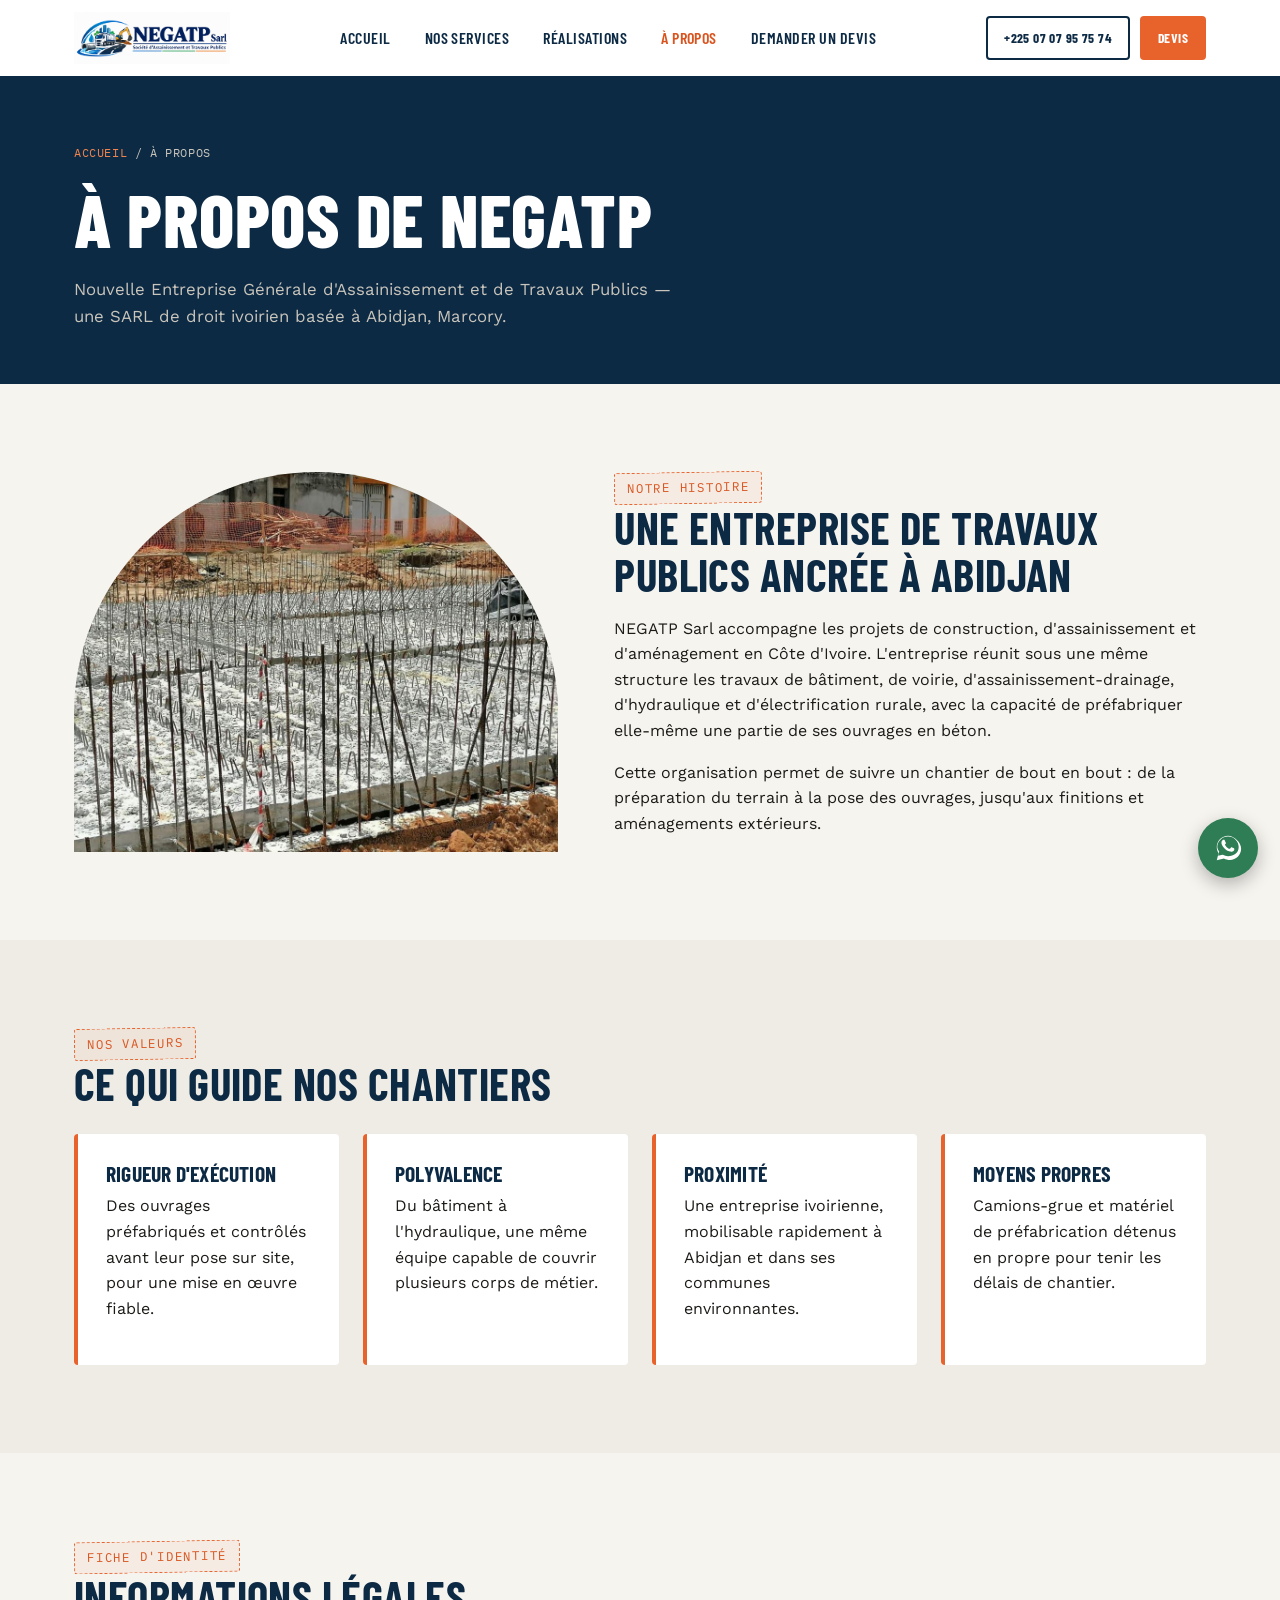
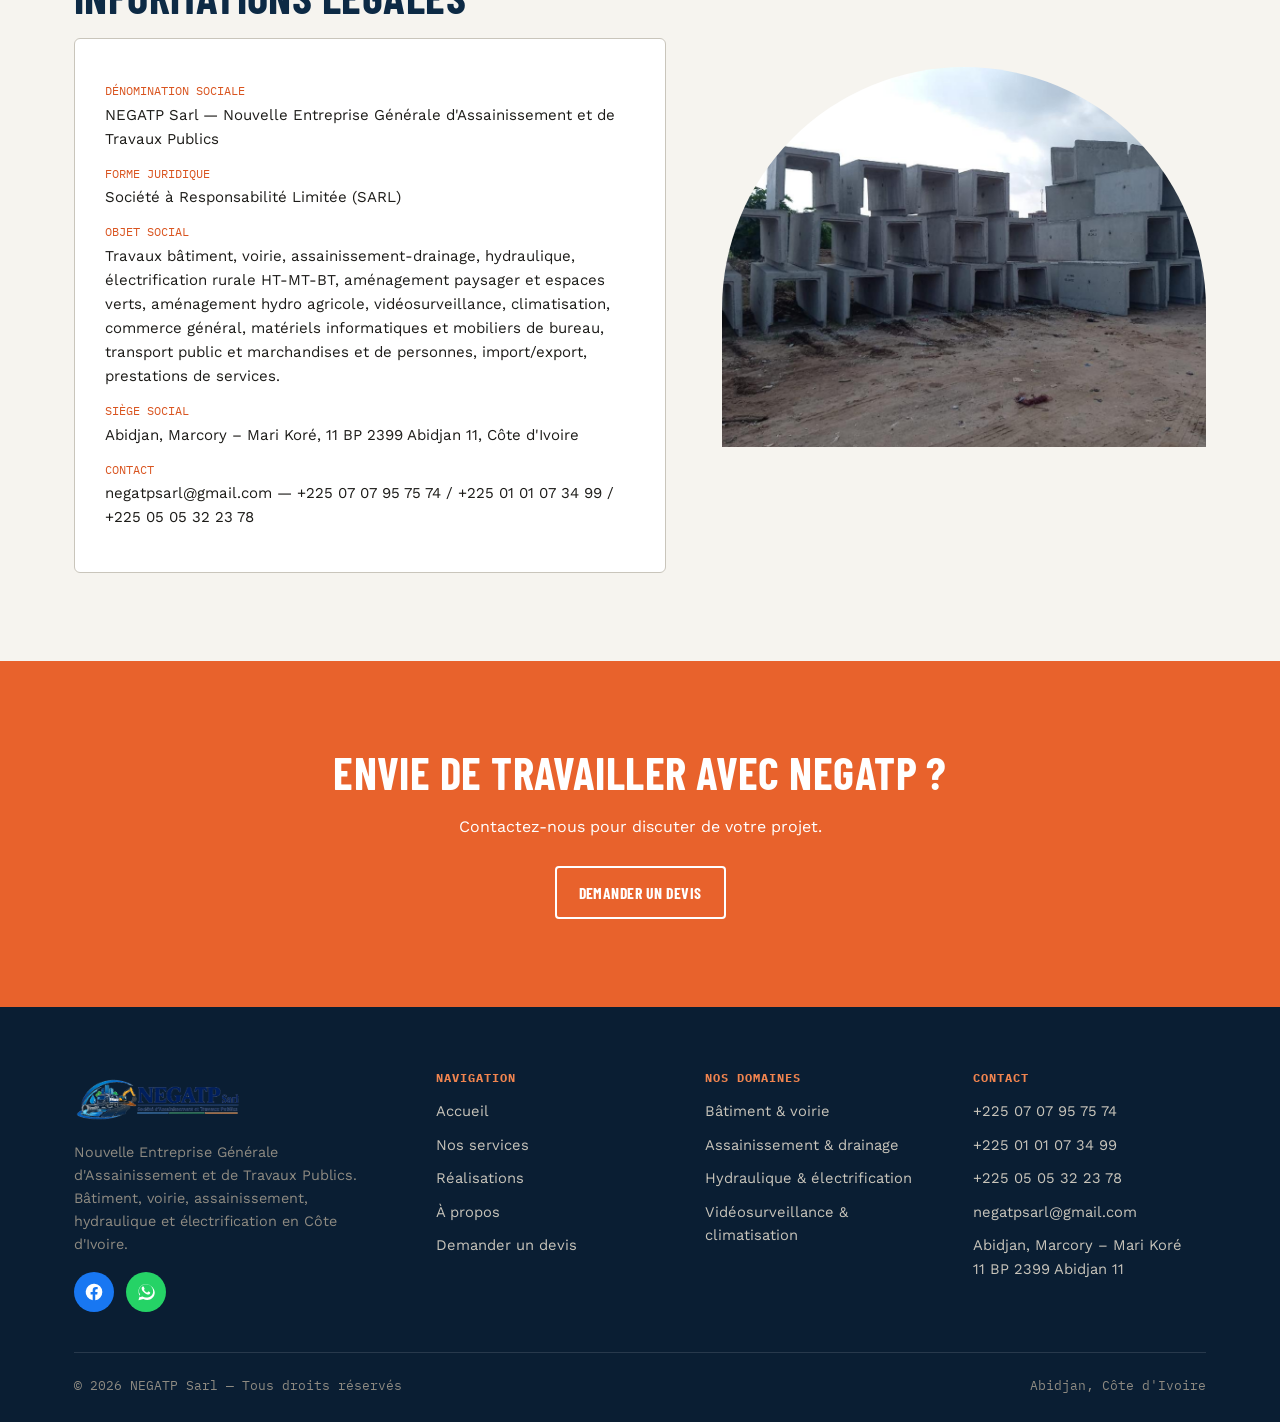
==== commit 4d53b99f: "Replace image9.jpg with image21.jpg in apropos.html" ====
--- a/apropos.html
+++ b/apropos.html
@@ -92,7 +92,7 @@
   <section>
     <div class="container split reverse">
       <div class="split-visual">
-        <div class="arch-frame"><img src="images/gallery/image9.jpg" alt="Ouvrages de drainage préfabriqués" data-fallback-label="IMAGE9.JPG"></div>
+        <div class="arch-frame"><img src="images/gallery/image21.jpg" alt="Ouvrages de drainage préfabriqués" data-fallback-label="IMAGE9.JPG"></div>
       </div>
       <div>
         <span class="stamp">Fiche d'identité</span>
